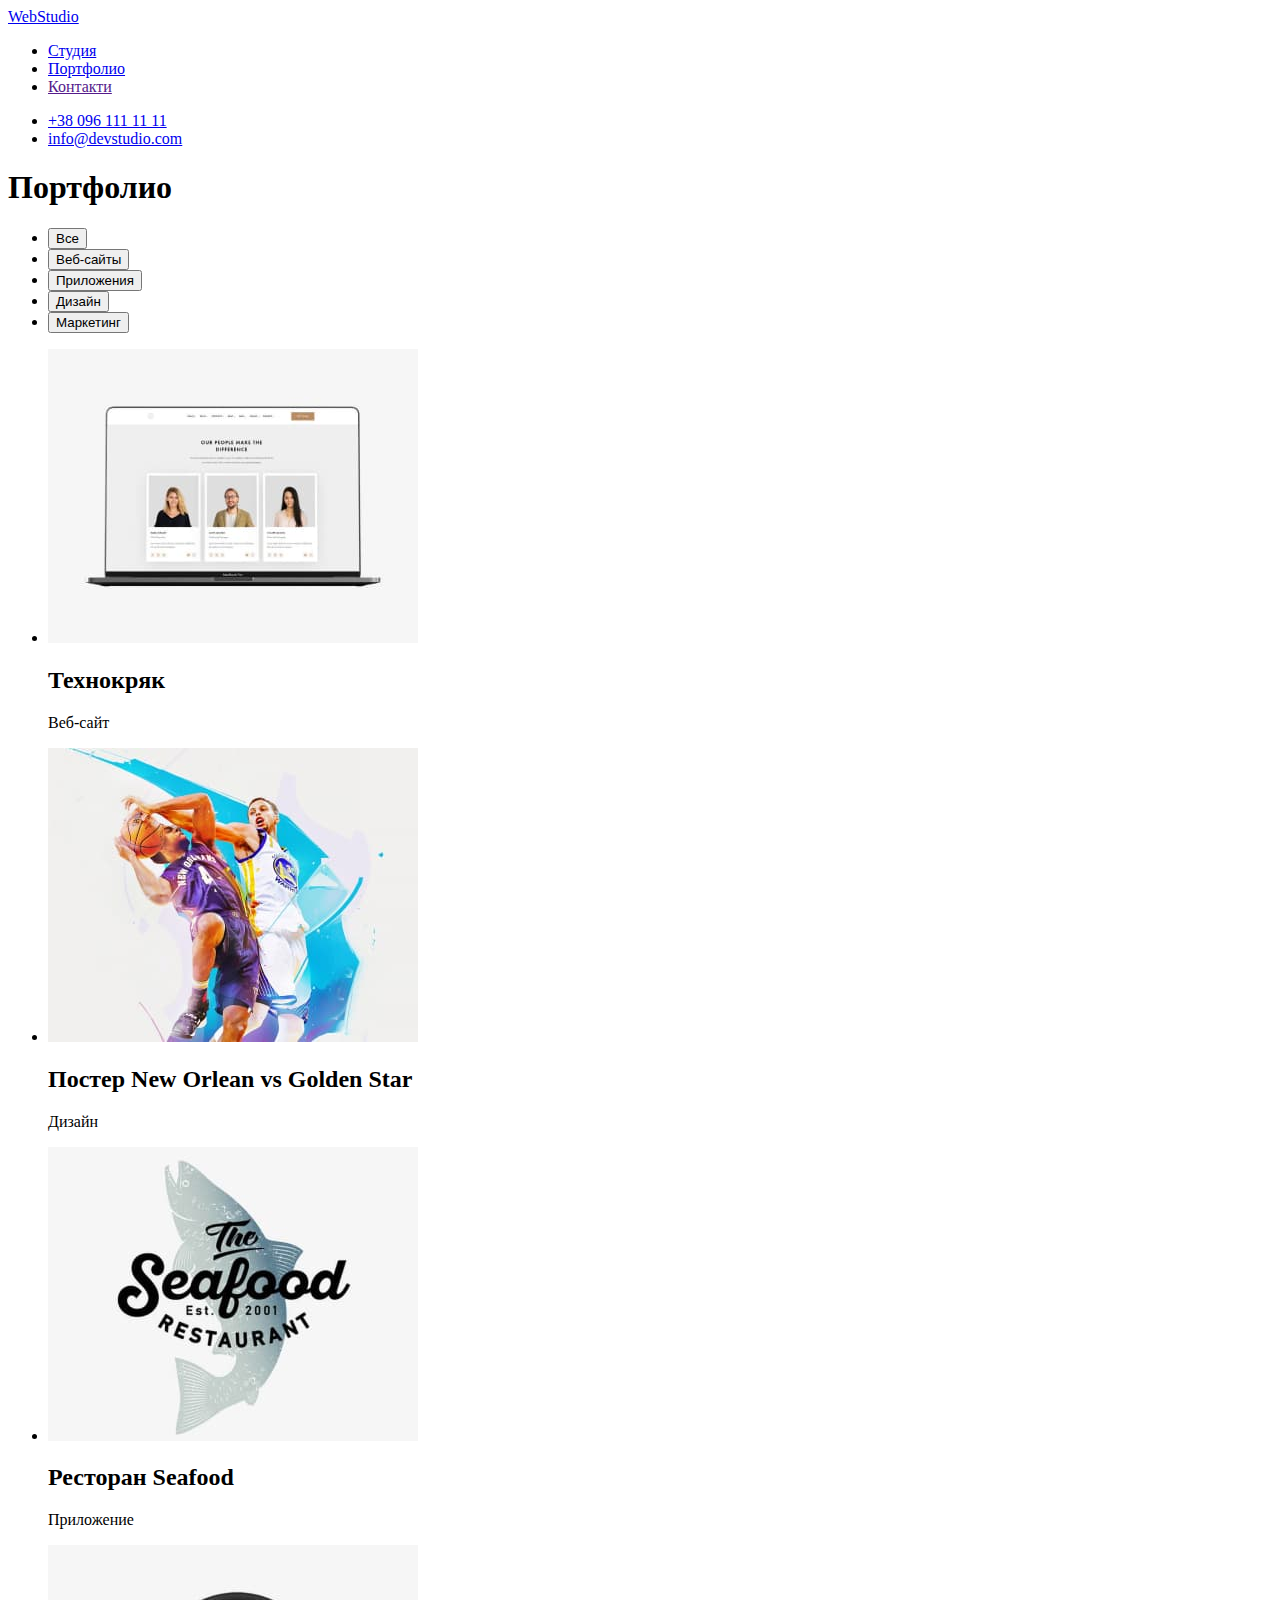
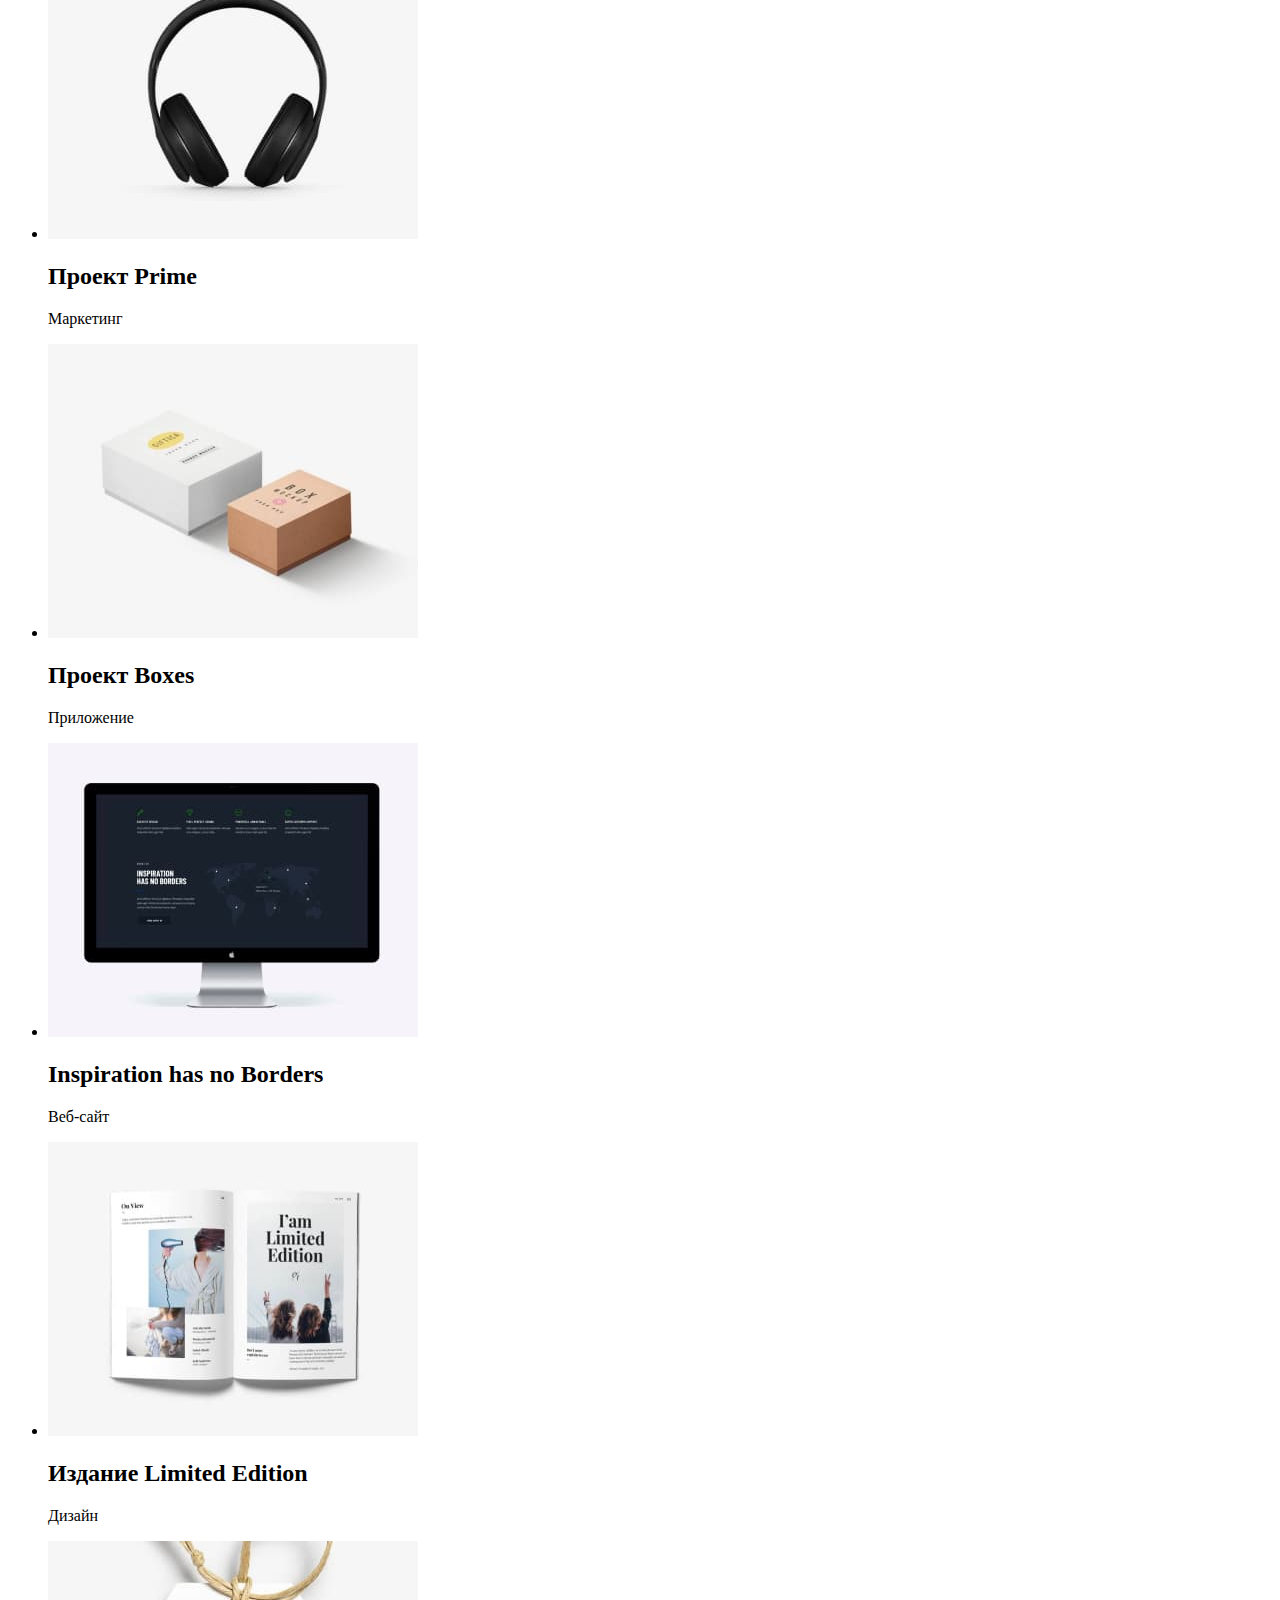
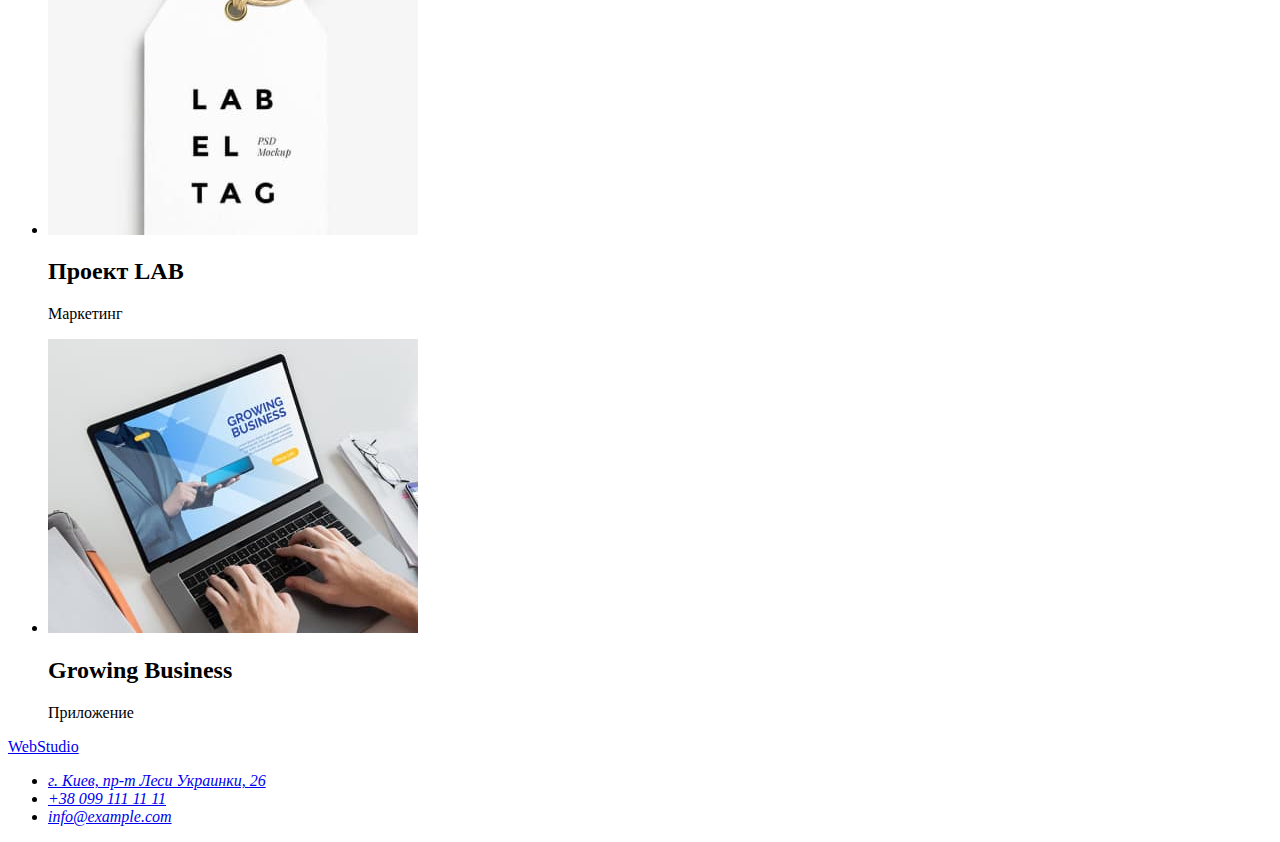
==== portfolio.html @ c74ece43 "Дз-2 верстка сторінки портфоліо" ====
<!DOCTYPE html>
<html lang="ru">
  <head>
    <meta charset="UTF-8" />
    <meta http-equiv="X-UA-Compatible" content="IE=edge" />
    <meta name="viewport" content="width=device-width, initial-scale=1.0" />
    <title>Portfolio</title>
  </head>
  <body>
    <header>
      <a href="./index.html">WebStudio</a>
      <nav>
        <ul>
          <li><a href="index.html" class="link current">Студия</a></li>
          <li><a href="portfolio.html">Портфолио</a></li>
          <li><a href="">Контакти</a></li>
        </ul>
      </nav>
      <ul>
        <li>
          <a href="tel:+380961111111">+38 096 111 11 11</a>
        </li>
        <li>
          <a href="mailto:info@devstudio.com">info@devstudio.com</a>
        </li>
      </ul>
    </header>
    <main>
      <section>
        <h1>Портфолио</h1>
        <ul>
          <li><button type="button">Все</button></li>
          <li><button type="button">Веб-сайты</button></li>
          <li><button type="button">Приложения</button></li>
          <li><button type="button">Дизайн</button></li>
          <li><button type="button">Маркетинг</button></li>
        </ul>
        <ul>
          <li>
            <img
              src="images/portfolio/project-1.jpg"
              width="370"
              height="294"
              alt="Ноутбук с запущенным веб-сайтом"
            />
            <h2>Технокряк</h2>
            <p>Веб-сайт</p>
          </li>
          <li>
            <img
              src="images/portfolio/project-2.jpg"
              width="370"
              height="294"
              alt="Два баскетболиста"
            />
            <h2>Постер <span lang="en">New Orlean vs Golden Star</span></h2>
            <p>Дизайн</p>
          </li>
          <li>
            <img
              src="images/portfolio/project-3.jpg"
              width="370"
              height="294"
              alt="Риба эмблема ресторана"
            />
            <h2>Ресторан <span lang="en">Seafood</span></h2>
            <p>Приложение</p>
          </li>
          <li>
            <img
              src="images/portfolio/project-4.jpg"
              width="370"
              height="294"
              alt="Наушники"
            />
            <h2>Проект <span lang="en">Prime</span></h2>
            <p>Маркетинг</p>
          </li>
          <li>
            <img
              src="images/portfolio/project-5.jpg"
              width="370"
              height="294"
              alt="Коробки"
            />
            <h2>Проект <span lang="en">Boxes</span></h2>
            <p>Приложение</p>
          </li>
          <li>
            <img
              src="images/portfolio/project-6.jpg"
              width="370"
              height="294"
              alt="Компьютер с запущенным веб-сайтом"
            />
            <h2 lang="en">Inspiration has no Borders</h2>
            <p>Веб-сайт</p>
          </li>
          <li>
            <img
              src="images/portfolio/project-7.jpg"
              width="370"
              height="294"
              alt="Книга"
            />
            <h2>Издание <span lang="en">Limited Edition</span></h2>
            <p>Дизайн</p>
          </li>
          <li>
            <img
              src="images/portfolio/project-8.jpg"
              width="370"
              height="294"
              alt="Лейба"
            />
            <h2>Проект <span lang="en">LAB</span></h2>
            <p>Маркетинг</p>
          </li>
          <li>
            <img
              src="images/portfolio/project-9.jpg"
              width="370"
              height="294"
              alt="Ноутбук с запущенным приложением"
            />
            <h2 lang="en">Growing Business</h2>
            <p>Приложение</p>
          </li>
        </ul>
      </section>
    </main>

    <footer>
      <a href="WebStudio">WebStudio</a>
      <address>
        <ul>
          <li>
            <a
              href="https://goo.gl/maps/Q8eix4cUSPxJvjgE8"
              target="_blank"
              rel="noopener noreferrer"
              >г. Киев, пр-т Леси Украинки, 26</a
            >
          </li>
          <li><a href="tel:+380991111111">+38 099 111 11 11</a></li>
          <li><a href="mailto:info@example.com">info@example.com</a></li>
        </ul>
      </address>
    </footer>
  </body>
</html>
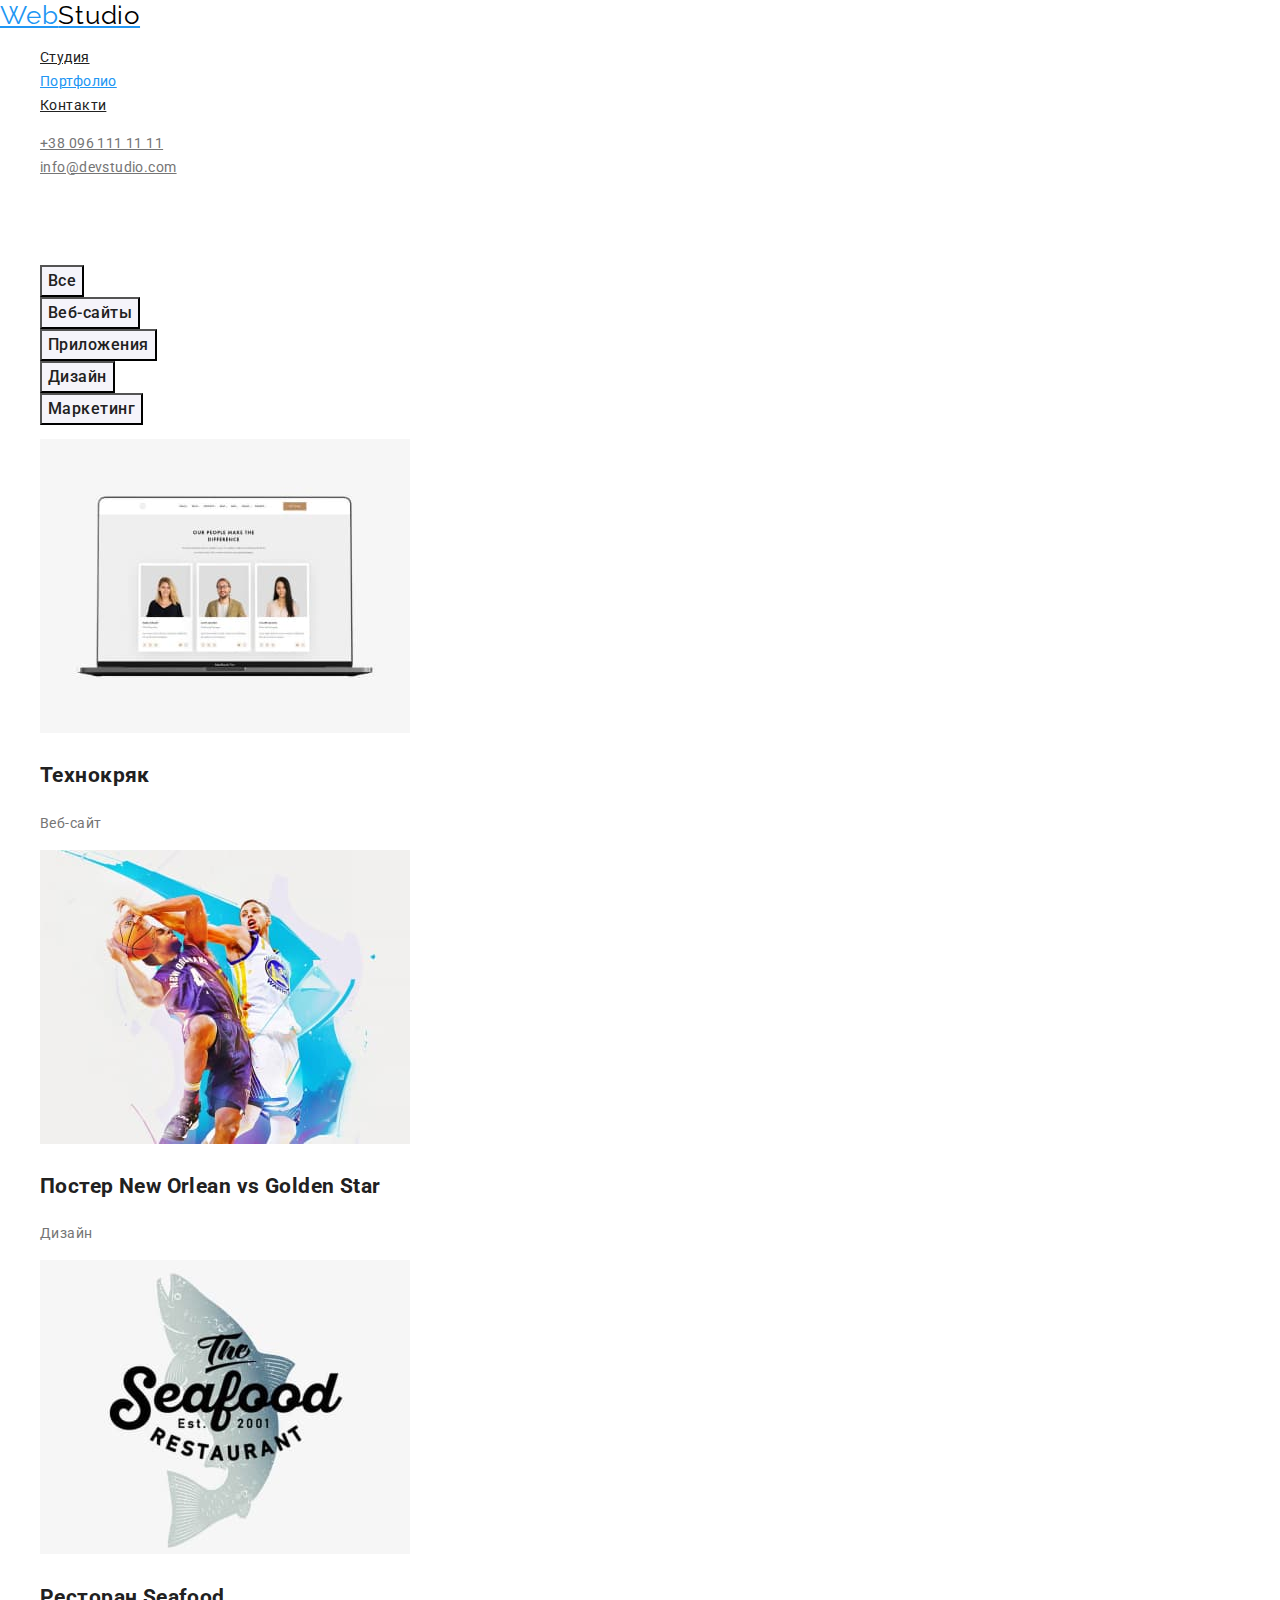
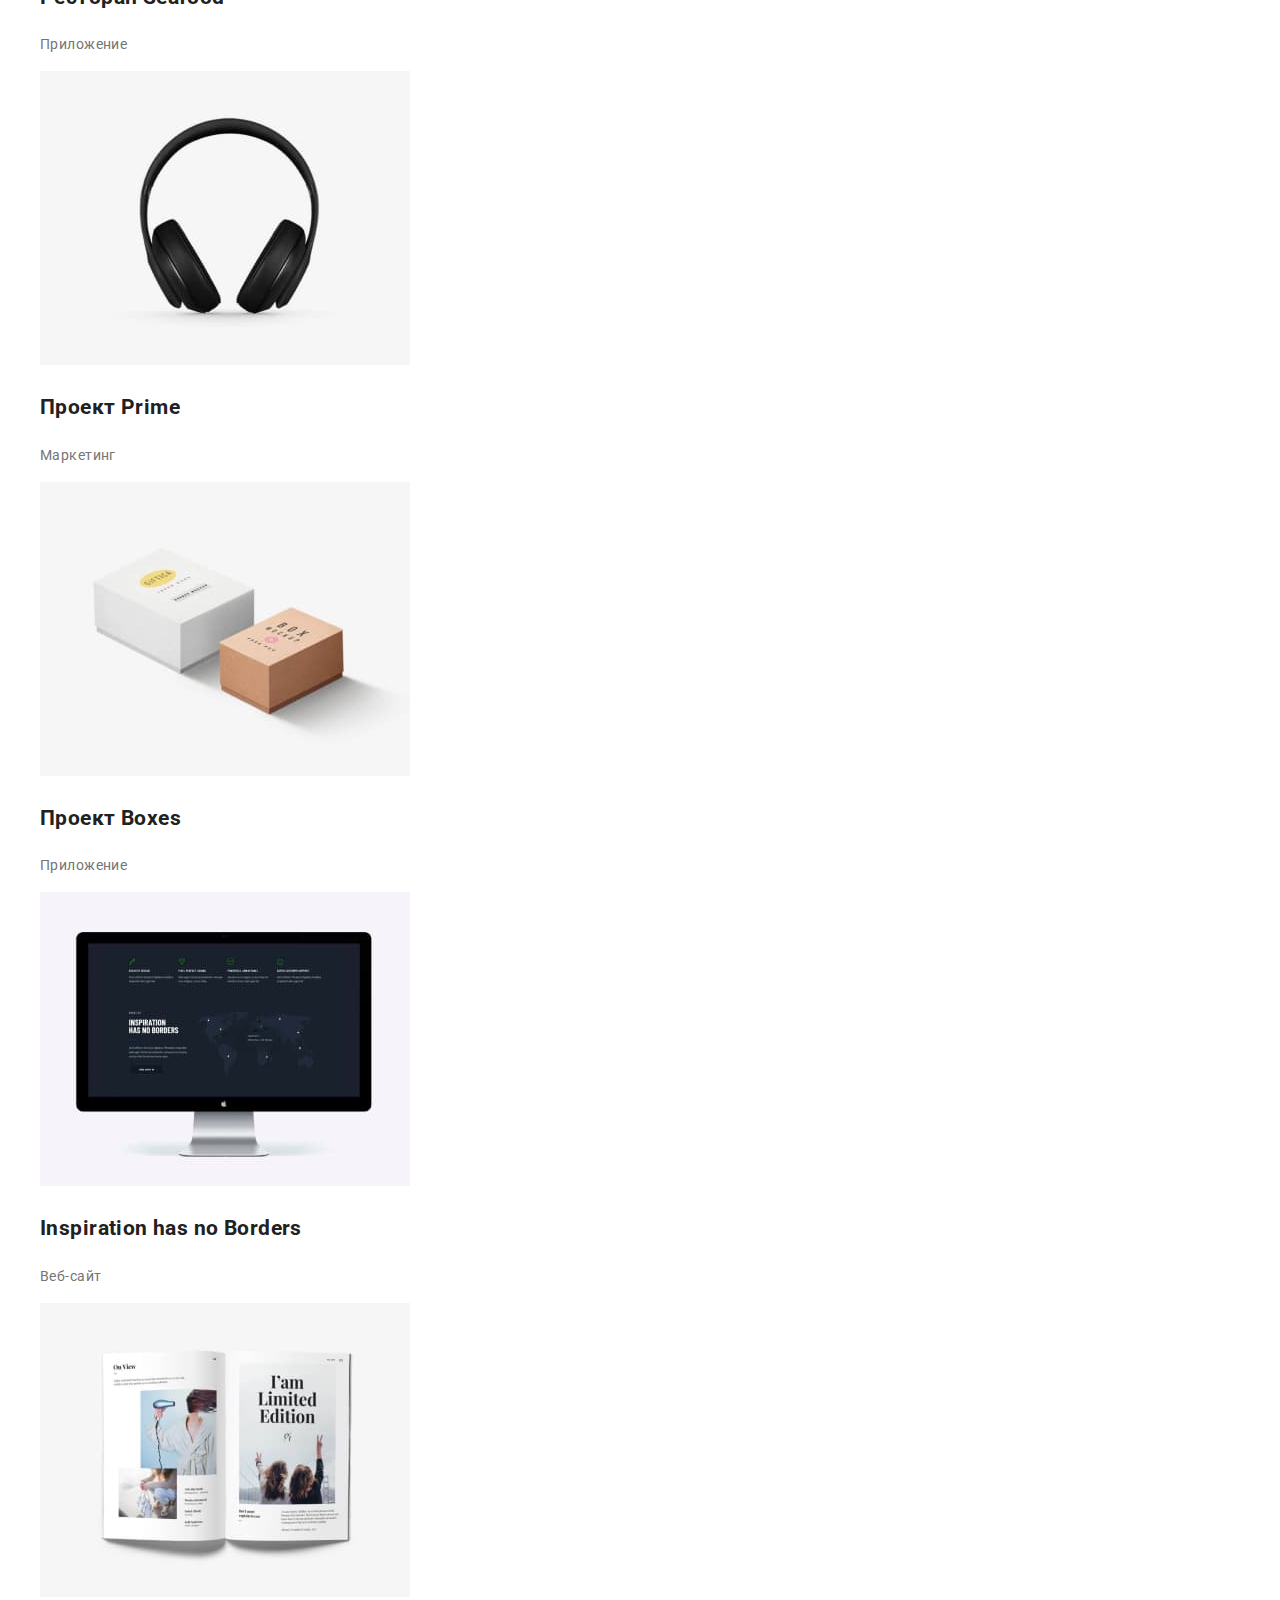
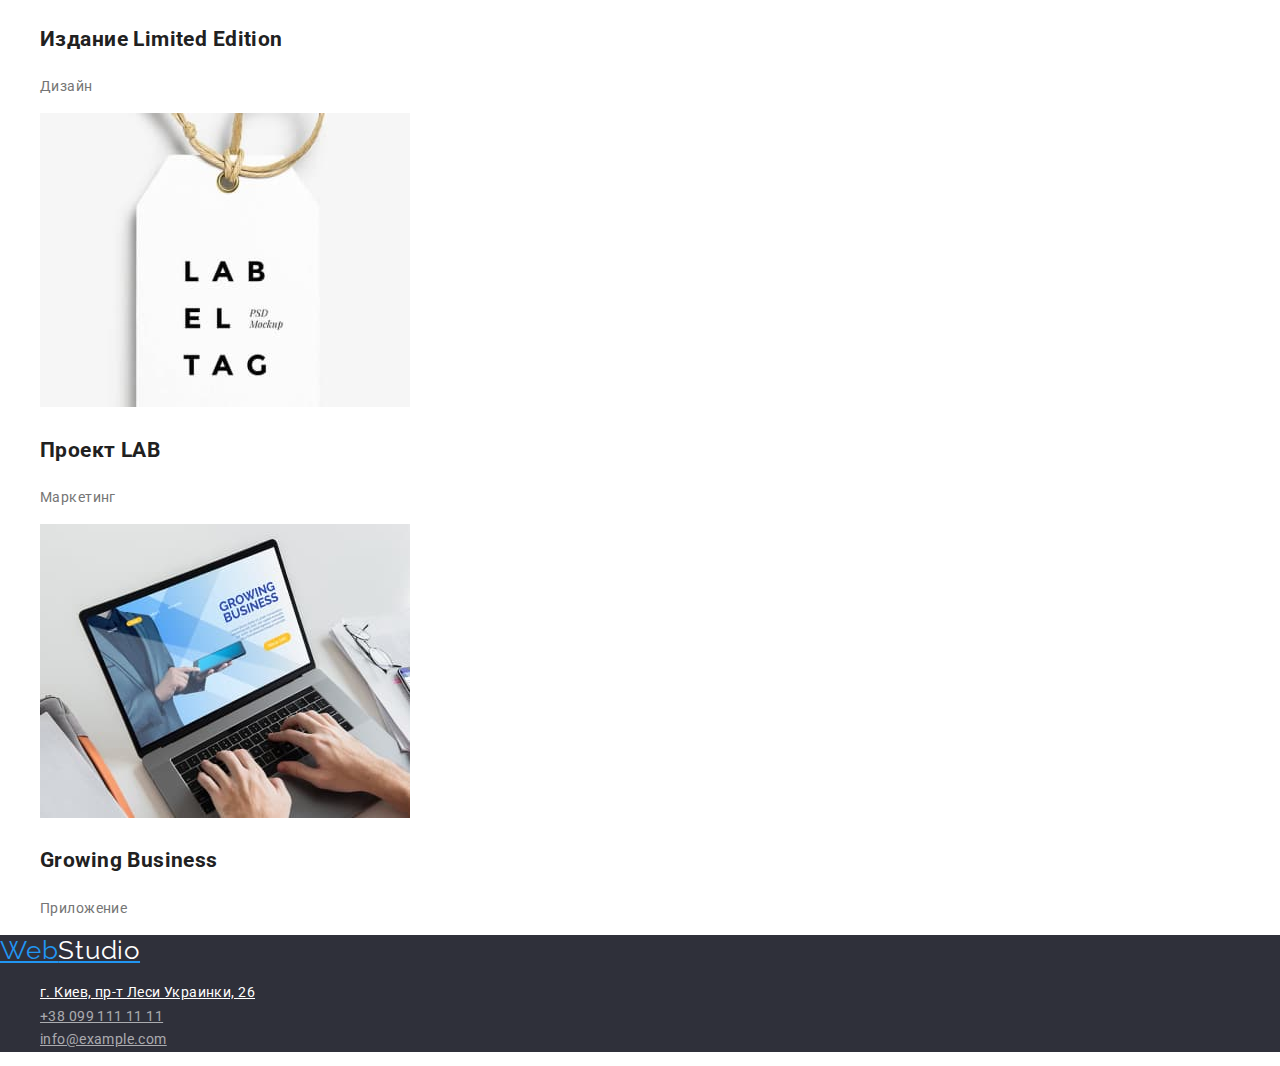
==== commit 1a775b4e: "sunday11.04" ====
--- a/portfolio.html
+++ b/portfolio.html
@@ -4,36 +4,60 @@
     <meta charset="UTF-8" />
     <meta http-equiv="X-UA-Compatible" content="IE=edge" />
     <meta name="viewport" content="width=device-width, initial-scale=1.0" />
+    <link rel="preconnect" href="https://fonts.gstatic.com" />
+    <link
+      href="https://fonts.googleapis.com/css2?family=Raleway:wght@700&family=Roboto:wght@400;500;700;900&display=swap"
+      rel="stylesheet"
+    />
+    <link
+      rel="stylesheet"
+      href="https://cdnjs.cloudflare.com/ajax/libs/modern-normalize/1.0.0/modern-normalize.css"
+    />
+    <link rel="stylesheet" href="./css/styles.css" />
     <title>Portfolio</title>
   </head>
   <body>
     <header>
-      <a href="./index.html">WebStudio</a>
-      <nav>
+      <a href="./index.html" class="logo"
+        >Web<span class="logo-span">Studio</span></a
+      >
+      <nav class="site-nav">
         <ul>
-          <li><a href="index.html" class="link current">Студия</a></li>
-          <li><a href="portfolio.html">Портфолио</a></li>
-          <li><a href="">Контакти</a></li>
+          <li>
+            <a href="./index.html" class="link">Студия</a>
+          </li>
+          <li><a href="./portfolio.html" class="link current">Портфолио</a></li>
+          <li><a href="" class="link">Контакти</a></li>
         </ul>
       </nav>
       <ul>
         <li>
-          <a href="tel:+380961111111">+38 096 111 11 11</a>
+          <a href="tel:+380961111111" class="tel">+38 096 111 11 11</a>
         </li>
         <li>
-          <a href="mailto:info@devstudio.com">info@devstudio.com</a>
+          <a href="mailto:info@devstudio.com" class="mail"
+            >info@devstudio.com</a
+          >
         </li>
       </ul>
     </header>
     <main>
-      <section>
-        <h1>Портфолио</h1>
+      <section class="section">
+        <h1 class="hidden">Портфолио</h1>
         <ul>
-          <li><button type="button">Все</button></li>
-          <li><button type="button">Веб-сайты</button></li>
-          <li><button type="button">Приложения</button></li>
-          <li><button type="button">Дизайн</button></li>
-          <li><button type="button">Маркетинг</button></li>
+          <li><button type="button" class="button filter-btn">Все</button></li>
+          <li>
+            <button type="button" class="button filter-btn">Веб-сайты</button>
+          </li>
+          <li>
+            <button type="button" class="button filter-btn">Приложения</button>
+          </li>
+          <li>
+            <button type="button" class="button filter-btn">Дизайн</button>
+          </li>
+          <li>
+            <button type="button" class="button filter-btn">Маркетинг</button>
+          </li>
         </ul>
         <ul>
           <li>
@@ -43,7 +67,7 @@
               height="294"
               alt="Ноутбук с запущенным веб-сайтом"
             />
-            <h2>Технокряк</h2>
+            <h2 class="section-title">Технокряк</h2>
             <p>Веб-сайт</p>
           </li>
           <li>
@@ -53,7 +77,9 @@
               height="294"
               alt="Два баскетболиста"
             />
-            <h2>Постер <span lang="en">New Orlean vs Golden Star</span></h2>
+            <h2 class="section-title">
+              Постер <span lang="en">New Orlean vs Golden Star</span>
+            </h2>
             <p>Дизайн</p>
           </li>
           <li>
@@ -63,7 +89,9 @@
               height="294"
               alt="Риба эмблема ресторана"
             />
-            <h2>Ресторан <span lang="en">Seafood</span></h2>
+            <h2 class="section-title">
+              Ресторан <span lang="en">Seafood</span>
+            </h2>
             <p>Приложение</p>
           </li>
           <li>
@@ -73,7 +101,7 @@
               height="294"
               alt="Наушники"
             />
-            <h2>Проект <span lang="en">Prime</span></h2>
+            <h2 class="section-title">Проект <span lang="en">Prime</span></h2>
             <p>Маркетинг</p>
           </li>
           <li>
@@ -83,7 +111,7 @@
               height="294"
               alt="Коробки"
             />
-            <h2>Проект <span lang="en">Boxes</span></h2>
+            <h2 class="section-title">Проект <span lang="en">Boxes</span></h2>
             <p>Приложение</p>
           </li>
           <li>
@@ -93,7 +121,7 @@
               height="294"
               alt="Компьютер с запущенным веб-сайтом"
             />
-            <h2 lang="en">Inspiration has no Borders</h2>
+            <h2 lang="en" class="section-title">Inspiration has no Borders</h2>
             <p>Веб-сайт</p>
           </li>
           <li>
@@ -103,7 +131,9 @@
               height="294"
               alt="Книга"
             />
-            <h2>Издание <span lang="en">Limited Edition</span></h2>
+            <h2 class="section-title">
+              Издание <span lang="en">Limited Edition</span>
+            </h2>
             <p>Дизайн</p>
           </li>
           <li>
@@ -113,7 +143,7 @@
               height="294"
               alt="Лейба"
             />
-            <h2>Проект <span lang="en">LAB</span></h2>
+            <h2 class="section-title">Проект <span lang="en">LAB</span></h2>
             <p>Маркетинг</p>
           </li>
           <li>
@@ -123,15 +153,17 @@
               height="294"
               alt="Ноутбук с запущенным приложением"
             />
-            <h2 lang="en">Growing Business</h2>
+            <h2 lang="en" class="section-title">Growing Business</h2>
             <p>Приложение</p>
           </li>
         </ul>
       </section>
     </main>
 
-    <footer>
-      <a href="WebStudio">WebStudio</a>
+    <footer class="footer">
+      <a href="./index.html" class="logo"
+        >Web<span class="logo-span-footer">Studio</span></a
+      >
       <address>
         <ul>
           <li>
@@ -139,11 +171,18 @@
               href="https://goo.gl/maps/Q8eix4cUSPxJvjgE8"
               target="_blank"
               rel="noopener noreferrer"
+              class="address office"
               >г. Киев, пр-т Леси Украинки, 26</a
             >
           </li>
-          <li><a href="tel:+380991111111">+38 099 111 11 11</a></li>
-          <li><a href="mailto:info@example.com">info@example.com</a></li>
+          <li>
+            <a href="tel:+380991111111" class="address">+38 099 111 11 11</a>
+          </li>
+          <li>
+            <a href="mailto:info@example.com" class="address"
+              >info@example.com</a
+            >
+          </li>
         </ul>
       </address>
     </footer>
--- a/css/styles.css
+++ b/css/styles.css
@@ -0,0 +1,126 @@
+/* основний колір фону #ffffff*/
+/*  колір тексту заголовків #212121 */
+/*  колір тексту абзаців #757575 */
+/* акцентні кольори: блакитний- #2196F3; білий-#FFFFFF */
+/* футер і герой - background: #2F303A; */
+/* команда, кнопки фільтру- background: #F5F4FA */
+/* рамки- border: 1px solid #EEEEEE; */
+:root {
+  --primary-text-color: #757575;
+  --title-text-color: #212121;
+  --accent-color: #2196f3;
+  --white-color: #ffffff;
+  --secondary-bg-color: #f5f4fa;
+  --darck-bg-color: #2f303a;
+  --main-font: "Roboto", sans-serif;
+  --logo-font: "Raleway", sans-serif;
+}
+body {
+  background: var(--white-color);
+  color: var(--primary-text-color);
+  font-family: var(--main-font);
+  font-size: 14px;
+  line-height: 1.71;
+  letter-spacing: 0.03em;
+}
+ul {
+  list-style: none;
+}
+/* site-nav */
+.site-nav .link {
+  color: var(--title-text-color);
+}
+.site-nav .link:hover,
+.site-nav .link:focus {
+  color: var(--accent-color);
+}
+.site-nav .link.current {
+  color: var(--accent-color);
+}
+.logo {
+  font-family: var(--logo-font);
+  font-size: 26px;
+  line-height: 31px;
+  letter-spacing: 0.03em;
+  color: var(--accent-color);
+}
+.logo-span {
+  color: #000000;
+}
+.mail,
+.tel {
+  color: var(--primary-text-color);
+}
+.tel:hover,
+.tel:focus {
+  color: var(--accent-color);
+}
+.mail:hover,
+.mail:focus {
+  color: var(--accent-color);
+}
+
+/* hero */
+
+.hero {
+  background: var(--darck-bg-color);
+  color: var(--white-color);
+}
+.hero-title {
+  font-weight: 900;
+  font-size: 44px;
+  line-height: 60px;
+  text-align: center;
+  letter-spacing: 0.06em;
+  text-transform: uppercase;
+}
+.hero-btn {
+  background-color: var(--accent-color);
+  font-weight: bold;
+  font-size: 16px;
+  line-height: 30px;
+  display: flex;
+  align-items: center;
+  text-align: center;
+  letter-spacing: 0.06em;
+  color: var(--white-color);
+}
+/* main */
+.section-title {
+  color: var(--title-text-color);
+}
+.hidden {
+  visibility: hidden;
+}
+/* section-team */
+.section-team {
+  background-color: var(--secondary-bg-color);
+}
+/* footer */
+.footer {
+  background-color: var(--darck-bg-color);
+}
+.logo-span-footer {
+  color: var(--white-color);
+}
+.address {
+  color: rgba(255, 255, 255, 0.6);
+  font-style: normal;
+}
+.address.office {
+  color: var(--white-color);
+}
+/* portfoio page */
+.filter-btn {
+  font-weight: 500;
+  font-size: 16px;
+  line-height: 26px;
+  text-align: center;
+  letter-spacing: 0.03em;
+  color: var(--title-text-color);
+  background: var(--secondary-bg-color);
+}
+.filter-btn:hover,
+.filter-btn:focus {
+  background-color: var(--accent-color);
+}
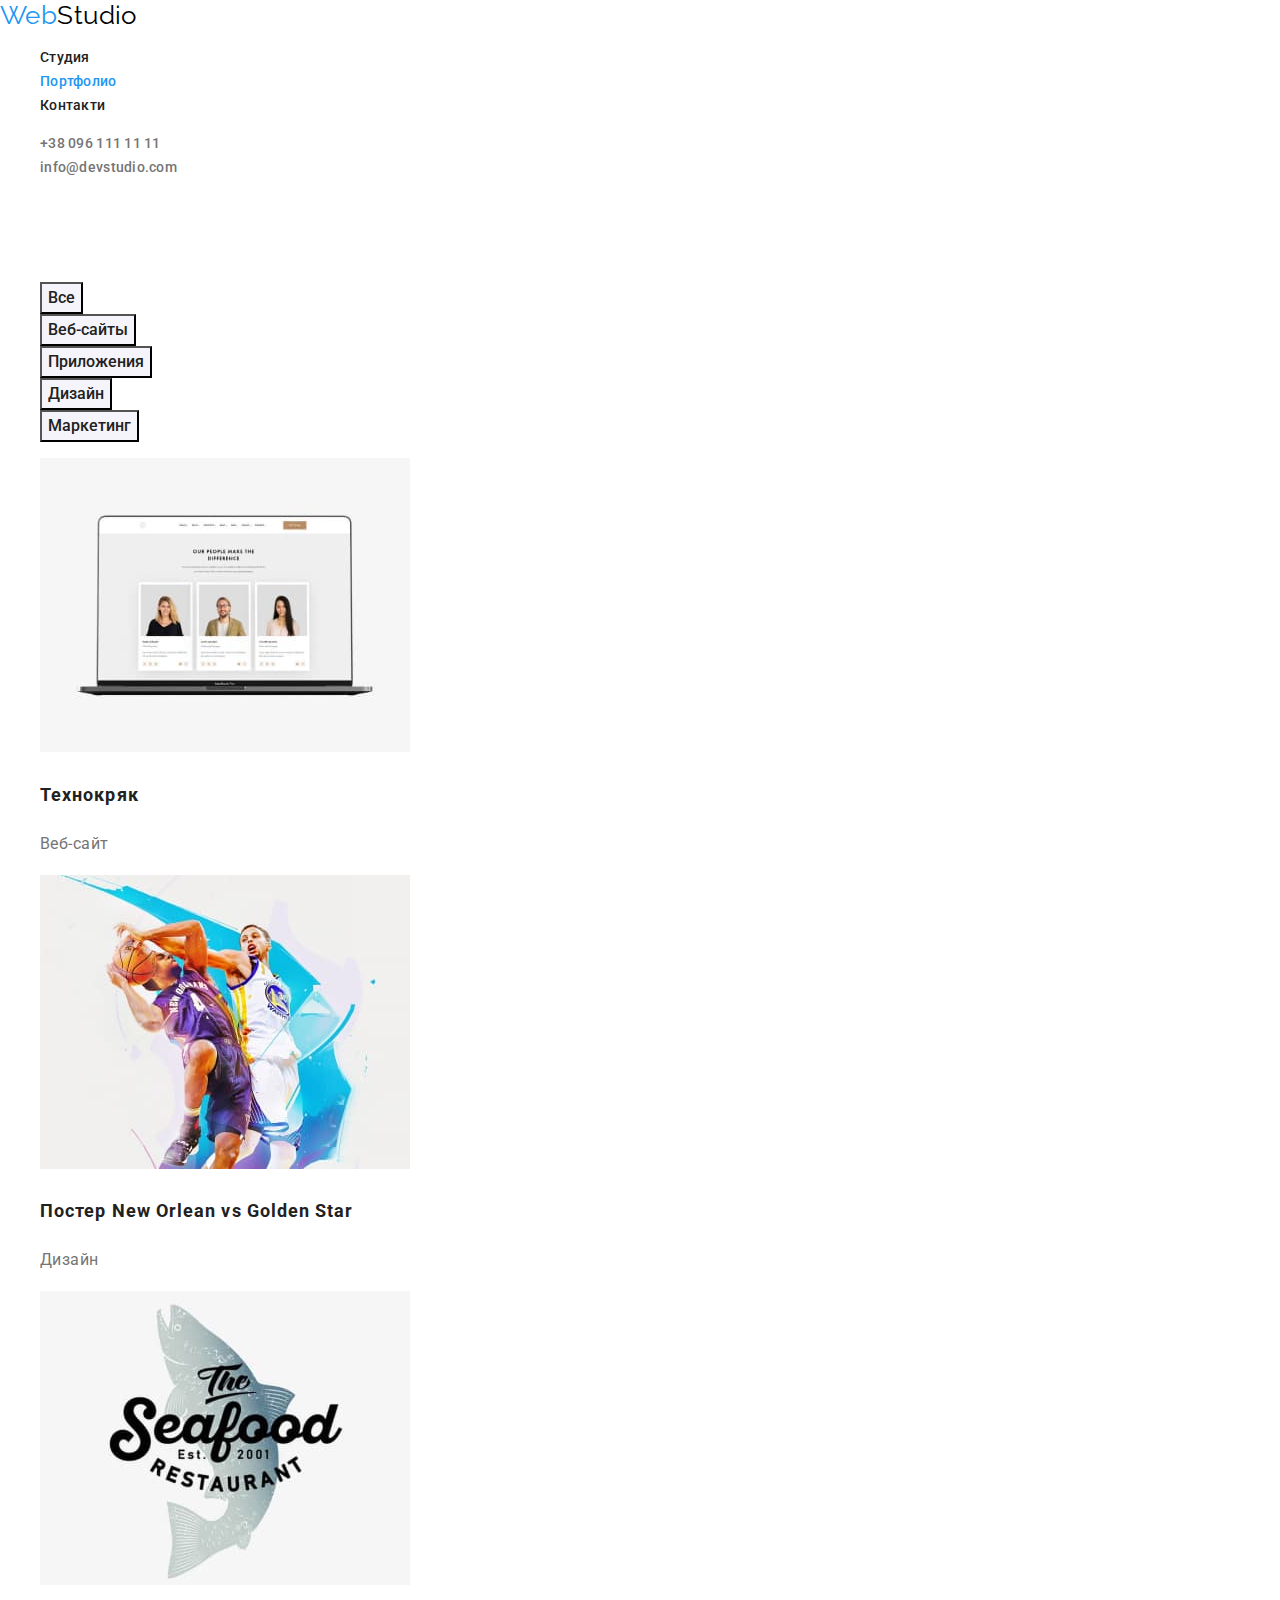
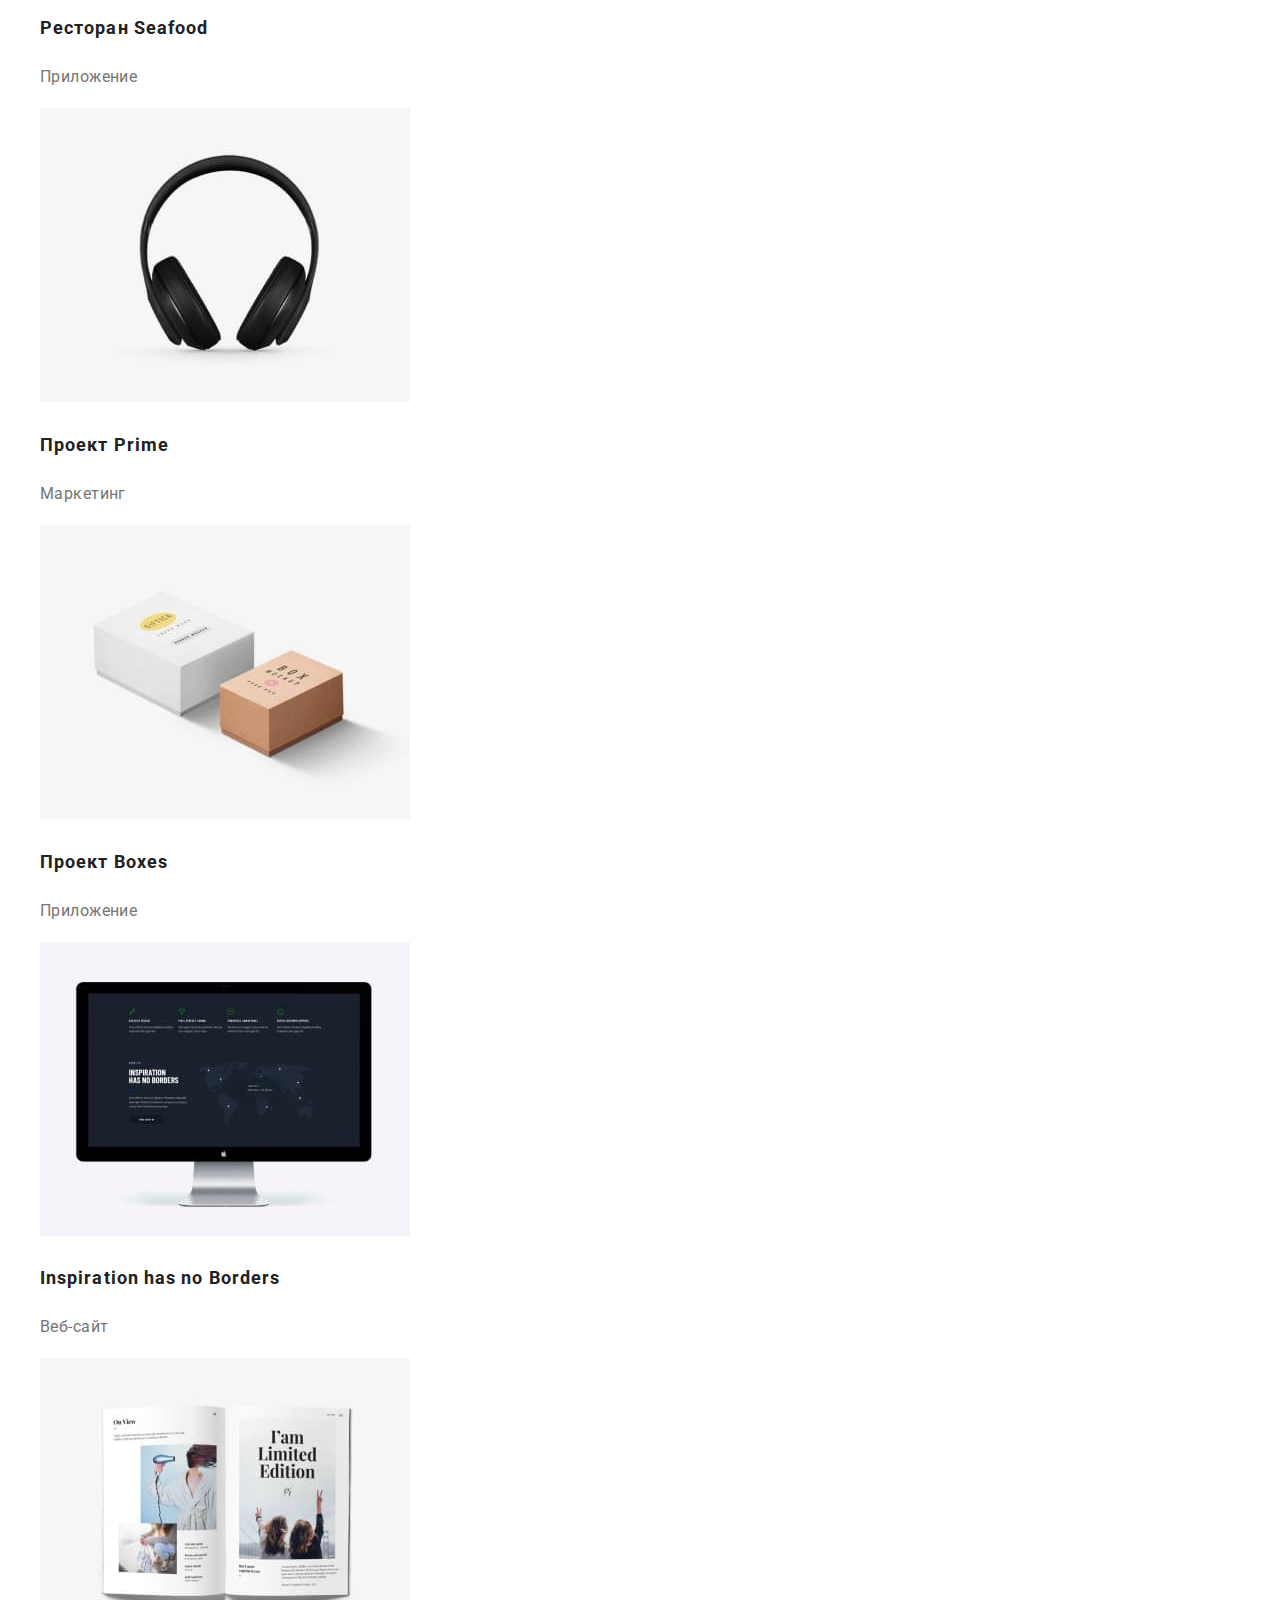
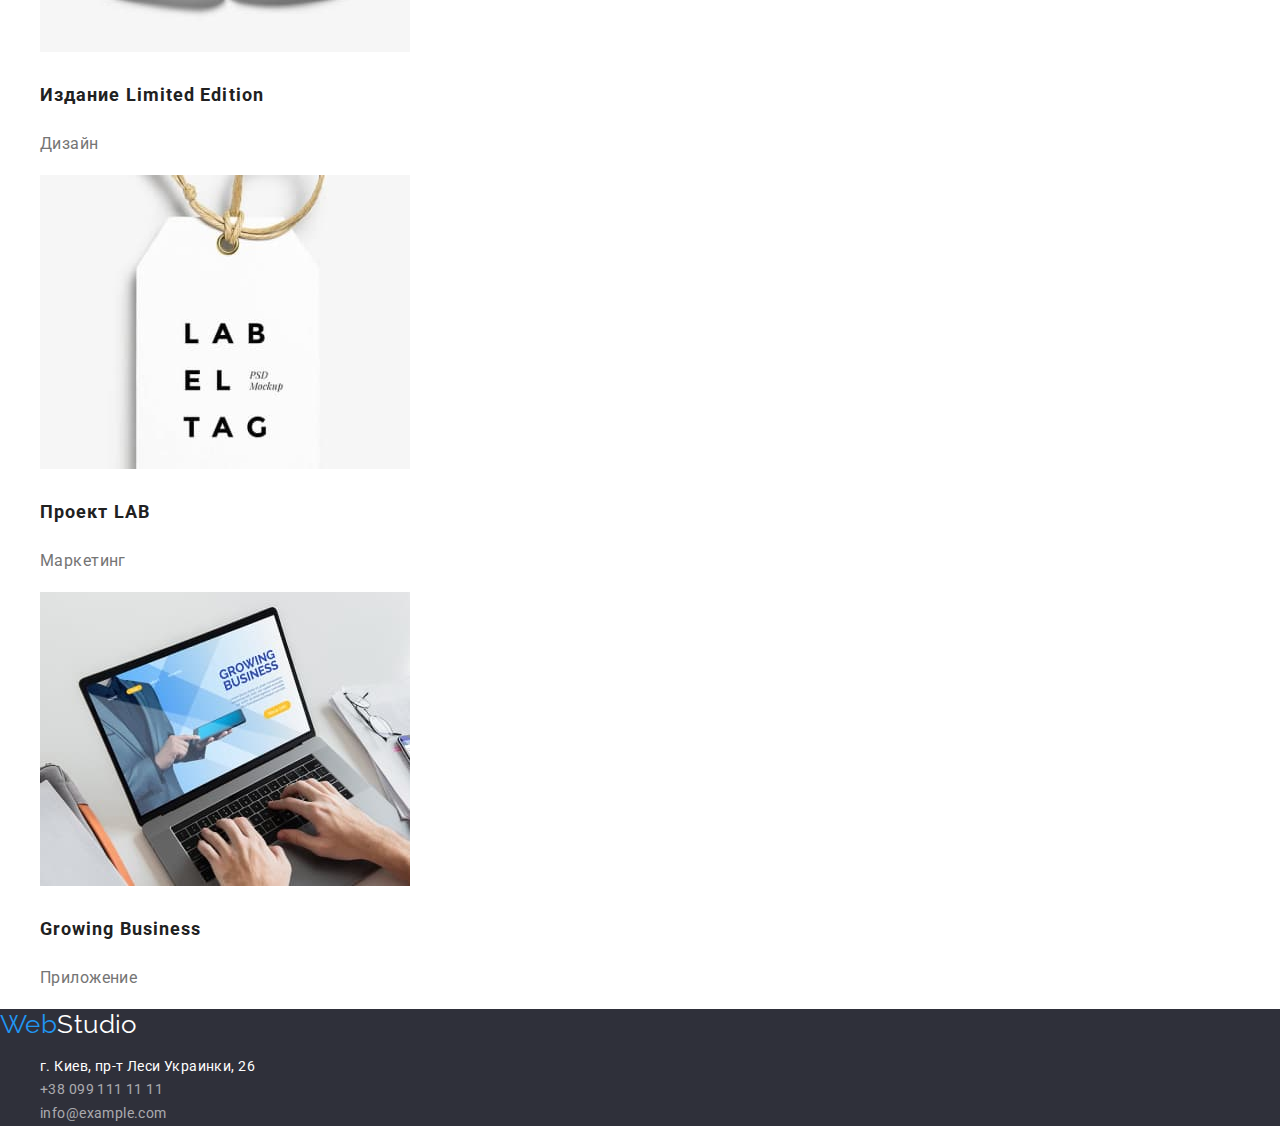
==== commit dd680546: "ДЗ-2 готово" ====
--- a/portfolio.html
+++ b/portfolio.html
@@ -42,7 +42,7 @@
       </ul>
     </header>
     <main>
-      <section class="section">
+      <section class="section portfolio">
         <h1 class="hidden">Портфолио</h1>
         <ul>
           <li><button type="button" class="button filter-btn">Все</button></li>
@@ -164,22 +164,24 @@
       <a href="./index.html" class="logo"
         >Web<span class="logo-span-footer">Studio</span></a
       >
-      <address>
+      <address class="address">
         <ul>
           <li>
             <a
               href="https://goo.gl/maps/Q8eix4cUSPxJvjgE8"
               target="_blank"
               rel="noopener noreferrer"
-              class="address office"
+              class="address-link office"
               >г. Киев, пр-т Леси Украинки, 26</a
             >
           </li>
           <li>
-            <a href="tel:+380991111111" class="address">+38 099 111 11 11</a>
+            <a href="tel:+380991111111" class="address-link"
+              >+38 099 111 11 11</a
+            >
           </li>
           <li>
-            <a href="mailto:info@example.com" class="address"
+            <a href="mailto:info@example.com" class="address-link"
               >info@example.com</a
             >
           </li>
--- a/css/styles.css
+++ b/css/styles.css
@@ -29,6 +29,11 @@
 /* site-nav */
 .site-nav .link {
   color: var(--title-text-color);
+  text-decoration: none;
+  font-weight: 500;
+  font-size: 14px;
+  line-height: 1.14;
+  letter-spacing: 0.02em;
 }
 .site-nav .link:hover,
 .site-nav .link:focus {
@@ -40,9 +45,9 @@
 .logo {
   font-family: var(--logo-font);
   font-size: 26px;
-  line-height: 31px;
-  letter-spacing: 0.03em;
+  line-height: 1.19;
   color: var(--accent-color);
+  text-decoration: none;
 }
 .logo-span {
   color: #000000;
@@ -50,6 +55,11 @@
 .mail,
 .tel {
   color: var(--primary-text-color);
+  text-decoration: none;
+  font-weight: 500;
+  font-size: 14px;
+  line-height: 1.14;
+  letter-spacing: 0.02em;
 }
 .tel:hover,
 .tel:focus {
@@ -69,16 +79,15 @@
 .hero-title {
   font-weight: 900;
   font-size: 44px;
-  line-height: 60px;
+  line-height: 1.36;
   text-align: center;
   letter-spacing: 0.06em;
   text-transform: uppercase;
 }
 .hero-btn {
   background-color: var(--accent-color);
-  font-weight: bold;
   font-size: 16px;
-  line-height: 30px;
+  line-height: 1.87;
   display: flex;
   align-items: center;
   text-align: center;
@@ -88,14 +97,33 @@
 /* main */
 .section-title {
   color: var(--title-text-color);
+  font-size: 36px;
+  line-height: 1.16;
+  text-align: center;
 }
+.about .section-title {
+  font-size: 14px;
+  line-height: 1.14;
+  text-transform: uppercase;
+  text-align: left;
+}
+
 .hidden {
   visibility: hidden;
 }
 /* section-team */
 .section-team {
   background-color: var(--secondary-bg-color);
+  font-size: 16px;
+  line-height: 1.18;
+  text-align: center;
 }
+.team-title {
+  font-weight: 500;
+  font-size: 16px;
+  line-height: 1.18;
+}
+
 /* footer */
 .footer {
   background-color: var(--darck-bg-color);
@@ -103,22 +131,31 @@
 .logo-span-footer {
   color: var(--white-color);
 }
-.address {
+.address-link {
   color: rgba(255, 255, 255, 0.6);
   font-style: normal;
+  text-decoration: none;
 }
-.address.office {
+.address-link.office {
   color: var(--white-color);
 }
 /* portfoio page */
+.portfolio {
+  font-size: 16px;
+  line-height: 1.87;
+}
+.portfolio .section-title {
+  text-align: left;
+  font-size: 18px;
+  line-height: 2;
+  letter-spacing: 0.06em;
+}
 .filter-btn {
-  font-weight: 500;
-  font-size: 16px;
-  line-height: 26px;
-  text-align: center;
-  letter-spacing: 0.03em;
   color: var(--title-text-color);
   background: var(--secondary-bg-color);
+  font-weight: 500;
+  line-height: 1.62;
+  text-align: center;
 }
 .filter-btn:hover,
 .filter-btn:focus {
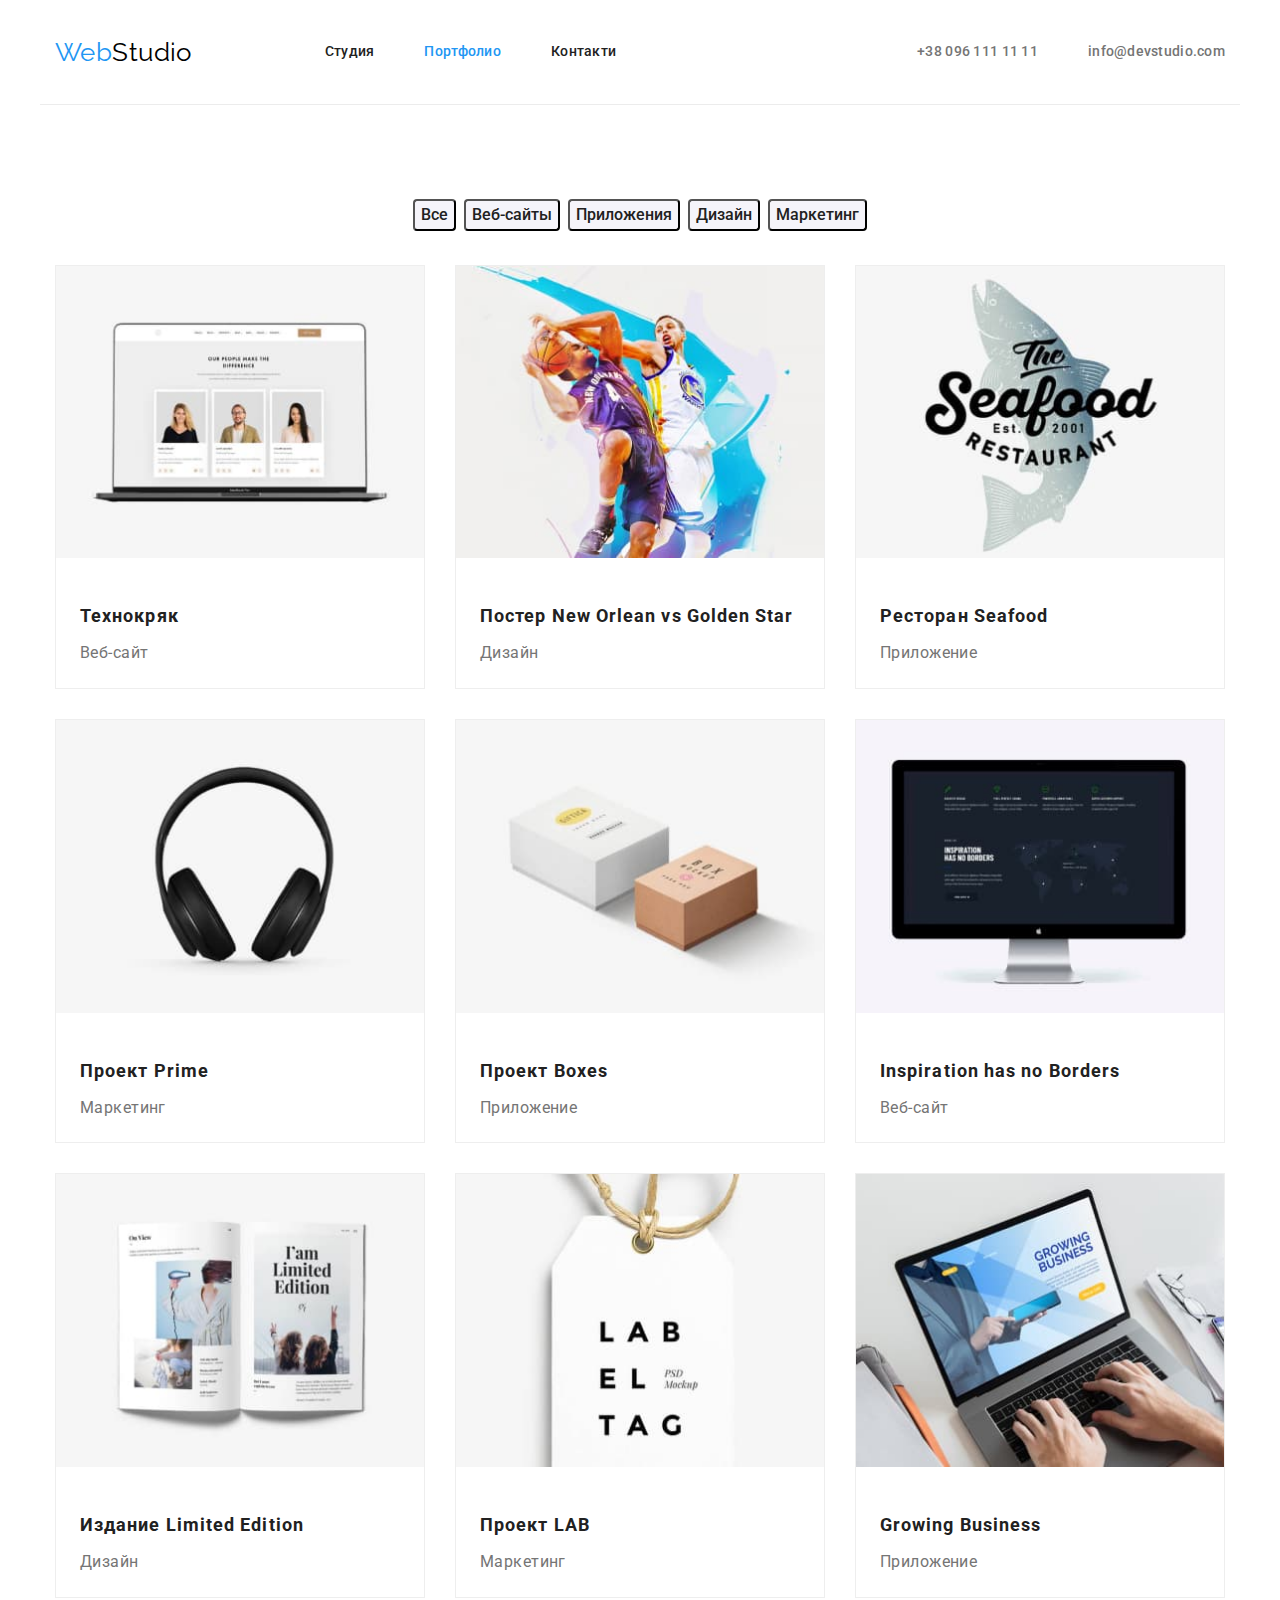
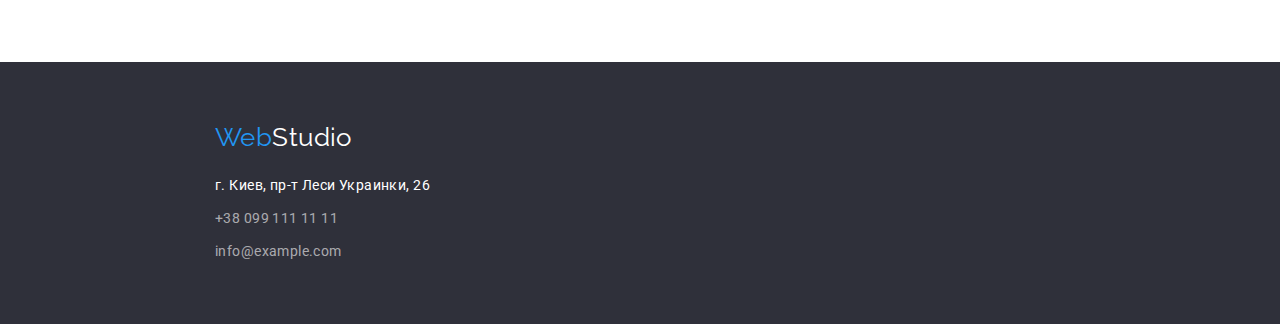
==== commit 97348ef8: "ДЗ-3 чернетка" ====
--- a/portfolio.html
+++ b/portfolio.html
@@ -18,175 +18,211 @@
   </head>
   <body>
     <header>
-      <a href="./index.html" class="logo"
-        >Web<span class="logo-span">Studio</span></a
-      >
-      <nav class="site-nav">
-        <ul>
-          <li>
-            <a href="./index.html" class="link">Студия</a>
+      <div class="container header">
+        <a href="./index.html" class="logo"
+          >Web<span class="logo-span">Studio</span></a
+        >
+        <nav class="nav">
+          <ul class="site-nav">
+            <li class="item">
+              <a href="./index.html" class="link">Студия</a>
+            </li>
+            <li class="item">
+              <a href="./portfolio.html" class="link current">Портфолио</a>
+            </li>
+            <li class="item"><a href="" class="link">Контакти</a></li>
+          </ul>
+        </nav>
+        <ul class="contacts-header">
+          <li class="item">
+            <a href="tel:+380961111111" class="tel">+38 096 111 11 11</a>
           </li>
-          <li><a href="./portfolio.html" class="link current">Портфолио</a></li>
-          <li><a href="" class="link">Контакти</a></li>
+          <li class="item">
+            <a href="mailto:info@devstudio.com" class="mail"
+              >info@devstudio.com</a
+            >
+          </li>
         </ul>
-      </nav>
-      <ul>
-        <li>
-          <a href="tel:+380961111111" class="tel">+38 096 111 11 11</a>
-        </li>
-        <li>
-          <a href="mailto:info@devstudio.com" class="mail"
-            >info@devstudio.com</a
-          >
-        </li>
-      </ul>
+      </div>
     </header>
     <main>
       <section class="section portfolio">
-        <h1 class="hidden">Портфолио</h1>
-        <ul>
-          <li><button type="button" class="button filter-btn">Все</button></li>
-          <li>
-            <button type="button" class="button filter-btn">Веб-сайты</button>
-          </li>
-          <li>
-            <button type="button" class="button filter-btn">Приложения</button>
-          </li>
-          <li>
-            <button type="button" class="button filter-btn">Дизайн</button>
-          </li>
-          <li>
-            <button type="button" class="button filter-btn">Маркетинг</button>
-          </li>
-        </ul>
-        <ul>
-          <li>
-            <img
-              src="images/portfolio/project-1.jpg"
-              width="370"
-              height="294"
-              alt="Ноутбук с запущенным веб-сайтом"
-            />
-            <h2 class="section-title">Технокряк</h2>
-            <p>Веб-сайт</p>
-          </li>
-          <li>
-            <img
-              src="images/portfolio/project-2.jpg"
-              width="370"
-              height="294"
-              alt="Два баскетболиста"
-            />
-            <h2 class="section-title">
-              Постер <span lang="en">New Orlean vs Golden Star</span>
-            </h2>
-            <p>Дизайн</p>
-          </li>
-          <li>
-            <img
-              src="images/portfolio/project-3.jpg"
-              width="370"
-              height="294"
-              alt="Риба эмблема ресторана"
-            />
-            <h2 class="section-title">
-              Ресторан <span lang="en">Seafood</span>
-            </h2>
-            <p>Приложение</p>
-          </li>
-          <li>
-            <img
-              src="images/portfolio/project-4.jpg"
-              width="370"
-              height="294"
-              alt="Наушники"
-            />
-            <h2 class="section-title">Проект <span lang="en">Prime</span></h2>
-            <p>Маркетинг</p>
-          </li>
-          <li>
-            <img
-              src="images/portfolio/project-5.jpg"
-              width="370"
-              height="294"
-              alt="Коробки"
-            />
-            <h2 class="section-title">Проект <span lang="en">Boxes</span></h2>
-            <p>Приложение</p>
-          </li>
-          <li>
-            <img
-              src="images/portfolio/project-6.jpg"
-              width="370"
-              height="294"
-              alt="Компьютер с запущенным веб-сайтом"
-            />
-            <h2 lang="en" class="section-title">Inspiration has no Borders</h2>
-            <p>Веб-сайт</p>
-          </li>
-          <li>
-            <img
-              src="images/portfolio/project-7.jpg"
-              width="370"
-              height="294"
-              alt="Книга"
-            />
-            <h2 class="section-title">
-              Издание <span lang="en">Limited Edition</span>
-            </h2>
-            <p>Дизайн</p>
-          </li>
-          <li>
-            <img
-              src="images/portfolio/project-8.jpg"
-              width="370"
-              height="294"
-              alt="Лейба"
-            />
-            <h2 class="section-title">Проект <span lang="en">LAB</span></h2>
-            <p>Маркетинг</p>
-          </li>
-          <li>
-            <img
-              src="images/portfolio/project-9.jpg"
-              width="370"
-              height="294"
-              alt="Ноутбук с запущенным приложением"
-            />
-            <h2 lang="en" class="section-title">Growing Business</h2>
-            <p>Приложение</p>
-          </li>
-        </ul>
+        <div class="container">
+          <h1 class="hidden">Портфолио</h1>
+          <ul class="filter-list">
+            <li class="item">
+              <button type="button" class="button filter-btn">Все</button>
+            </li>
+            <li class="item">
+              <button type="button" class="button filter-btn">Веб-сайты</button>
+            </li>
+            <li class="item">
+              <button type="button" class="button filter-btn">
+                Приложения
+              </button>
+            </li>
+            <li class="item">
+              <button type="button" class="button filter-btn">Дизайн</button>
+            </li>
+            <li class="item">
+              <button type="button" class="button filter-btn">Маркетинг</button>
+            </li>
+          </ul>
+          <ul class="portfolio-list">
+            <li class="item flex-element">
+              <img
+                src="images/portfolio/project-1.jpg"
+                width="370"
+                height="294"
+                alt="Ноутбук с запущенным веб-сайтом"
+              />
+              <div class="label">
+                <h2 class="section-title">Технокряк</h2>
+                <p>Веб-сайт</p>
+              </div>
+            </li>
+            <li class="item flex-element">
+              <img
+                src="images/portfolio/project-2.jpg"
+                width="370"
+                height="294"
+                alt="Два баскетболиста"
+              />
+              <div class="label">
+                <h2 class="section-title">
+                  Постер <span lang="en">New Orlean vs Golden Star</span>
+                </h2>
+                <p>Дизайн</p>
+              </div>
+            </li>
+            <li class="item flex-element">
+              <img
+                src="images/portfolio/project-3.jpg"
+                width="370"
+                height="294"
+                alt="Риба эмблема ресторана"
+              />
+              <div class="label">
+                <h2 class="section-title">
+                  Ресторан <span lang="en">Seafood</span>
+                </h2>
+                <p>Приложение</p>
+              </div>
+            </li>
+            <li class="item flex-element">
+              <img
+                src="images/portfolio/project-4.jpg"
+                width="370"
+                height="294"
+                alt="Наушники"
+              />
+              <div class="label">
+                <h2 class="section-title">
+                  Проект <span lang="en">Prime</span>
+                </h2>
+                <p>Маркетинг</p>
+              </div>
+            </li>
+            <li class="item flex-element">
+              <img
+                src="images/portfolio/project-5.jpg"
+                width="370"
+                height="294"
+                alt="Коробки"
+              />
+              <div class="label">
+                <h2 class="section-title">
+                  Проект <span lang="en">Boxes</span>
+                </h2>
+                <p>Приложение</p>
+              </div>
+            </li>
+            <li class="item flex-element">
+              <img
+                src="images/portfolio/project-6.jpg"
+                width="370"
+                height="294"
+                alt="Компьютер с запущенным веб-сайтом"
+              />
+              <div class="label">
+                <h2 lang="en" class="section-title">
+                  Inspiration has no Borders
+                </h2>
+                <p>Веб-сайт</p>
+              </div>
+            </li>
+            <li class="item flex-element">
+              <img
+                src="images/portfolio/project-7.jpg"
+                width="370"
+                height="294"
+                alt="Книга"
+              />
+              <div class="label">
+                <h2 class="section-title">
+                  Издание <span lang="en">Limited Edition</span>
+                </h2>
+                <p>Дизайн</p>
+              </div>
+            </li>
+            <li class="item flex-element">
+              <img
+                src="images/portfolio/project-8.jpg"
+                width="370"
+                height="294"
+                alt="Лейба"
+              />
+              <div class="label">
+                <h2 class="section-title">Проект <span lang="en">LAB</span></h2>
+                <p>Маркетинг</p>
+              </div>
+            </li>
+            <li class="item flex-element">
+              <img
+                src="images/portfolio/project-9.jpg"
+                width="370"
+                height="294"
+                alt="Ноутбук с запущенным приложением"
+              />
+              <div class="label">
+                <h2 lang="en" class="section-title">Growing Business</h2>
+                <p>Приложение</p>
+              </div>
+            </li>
+          </ul>
+        </div>
       </section>
     </main>
 
     <footer class="footer">
-      <a href="./index.html" class="logo"
-        >Web<span class="logo-span-footer">Studio</span></a
-      >
-      <address class="address">
-        <ul>
-          <li>
-            <a
-              href="https://goo.gl/maps/Q8eix4cUSPxJvjgE8"
-              target="_blank"
-              rel="noopener noreferrer"
-              class="address-link office"
-              >г. Киев, пр-т Леси Украинки, 26</a
-            >
-          </li>
-          <li>
-            <a href="tel:+380991111111" class="address-link"
-              >+38 099 111 11 11</a
-            >
-          </li>
-          <li>
-            <a href="mailto:info@example.com" class="address-link"
-              >info@example.com</a
-            >
-          </li>
-        </ul>
-      </address>
+      <div class="container footer-cont">
+        <a href="./index.html" class="logo footer-logo"
+          >Web<span class="logo-span-footer">Studio</span></a
+        >
+        <address class="address">
+          <ul class="address-list">
+            <li class="item">
+              <a
+                href="https://goo.gl/maps/Q8eix4cUSPxJvjgE8"
+                target="_blank"
+                rel="noopener noreferrer"
+                class="address-link office"
+                >г. Киев, пр-т Леси Украинки, 26</a
+              >
+            </li>
+            <li class="item">
+              <a href="tel:+380991111111" class="address-link"
+                >+38 099 111 11 11</a
+              >
+            </li>
+            <li class="item">
+              <a href="mailto:info@example.com" class="address-link"
+                >info@example.com</a
+              >
+            </li>
+          </ul>
+        </address>
+      </div>
     </footer>
   </body>
 </html>
--- a/css/styles.css
+++ b/css/styles.css
@@ -15,6 +15,15 @@
   --main-font: "Roboto", sans-serif;
   --logo-font: "Raleway", sans-serif;
 }
+
+html {
+  box-sizing: border-box;
+}
+*,
+* ::before,
+* ::after {
+  box-sizing: inherit;
+}
 body {
   background: var(--white-color);
   color: var(--primary-text-color);
@@ -22,12 +31,64 @@
   font-size: 14px;
   line-height: 1.71;
   letter-spacing: 0.03em;
+  margin: 0;
 }
 ul {
   list-style: none;
 }
+button {
+  cursor: pointer;
+}
+h1,
+h2,
+h3,
+h4,
+h5,
+h6,
+p,
+ul {
+  margin: 0;
+}
+img {
+  display: block;
+  max-width: 100%;
+  height: auto;
+}
+.hidden {
+  visibility: hidden;
+  height: 0;
+}
+.container {
+  width: 1200px;
+  padding-top: 94px;
+  padding-bottom: 94px;
+  padding-right: 15px;
+  padding-left: 15px;
+  margin: 0 auto;
+}
+
 /* site-nav */
+.header {
+  border: 1px solid #ececec;
+  border-top: none;
+  border-left: none;
+  border-right: none;
+
+  align-items: center;
+  padding-top: 24px;
+  padding-bottom: 24px;
+}
+
+.header,
+.site-nav {
+  display: flex;
+}
+
 .site-nav .link {
+  display: block;
+  padding-top: 20px;
+  padding-bottom: 20px;
+
   color: var(--title-text-color);
   text-decoration: none;
   font-weight: 500;
@@ -42,7 +103,13 @@
 .site-nav .link.current {
   color: var(--accent-color);
 }
+.site-nav .item + .item,
+.contacts-header .item + .item {
+  margin-left: 50px;
+}
 .logo {
+  margin-right: 93px;
+
   font-family: var(--logo-font);
   font-size: 26px;
   line-height: 1.19;
@@ -52,6 +119,11 @@
 .logo-span {
   color: #000000;
 }
+.contacts-header {
+  display: flex;
+  margin-left: auto;
+}
+
 .mail,
 .tel {
   color: var(--primary-text-color);
@@ -62,9 +134,7 @@
   letter-spacing: 0.02em;
 }
 .tel:hover,
-.tel:focus {
-  color: var(--accent-color);
-}
+.tel:focus,
 .mail:hover,
 .mail:focus {
   color: var(--accent-color);
@@ -72,15 +142,23 @@
 
 /* hero */
 
+.hero-cont {
+  width: 1600px;
+  padding-top: 200px;
+  padding-bottom: 280px;
+}
+
 .hero {
   background: var(--darck-bg-color);
   color: var(--white-color);
+  text-align: center;
 }
 .hero-title {
+  width: 696px;
+
   font-weight: 900;
   font-size: 44px;
   line-height: 1.36;
-  text-align: center;
   letter-spacing: 0.06em;
   text-transform: uppercase;
 }
@@ -88,29 +166,53 @@
   background-color: var(--accent-color);
   font-size: 16px;
   line-height: 1.87;
-  display: flex;
   align-items: center;
   text-align: center;
   letter-spacing: 0.06em;
   color: var(--white-color);
 }
 /* main */
+
 .section-title {
+  margin-bottom: 50px;
+
   color: var(--title-text-color);
   font-size: 36px;
   line-height: 1.16;
   text-align: center;
 }
-.about .section-title {
+
+/* section-principles*/
+.principles .section-title {
+  margin-bottom: 10px;
+}
+.principles-list {
+  display: flex;
+}
+.principles-list .item {
+  width: 270px;
+}
+.principles-list .item + .item {
+  margin-left: 30px;
+}
+.principles .section-title {
   font-size: 14px;
   line-height: 1.14;
   text-transform: uppercase;
   text-align: left;
 }
-
-.hidden {
-  visibility: hidden;
-}
+/* section-about*/
+.about-cont {
+  padding-top: 0;
+}
+.list-about {
+  display: flex;
+}
+
+.list-about .item + .item {
+  margin-left: 30px;
+}
+
 /* section-team */
 .section-team {
   background-color: var(--secondary-bg-color);
@@ -118,20 +220,55 @@
   line-height: 1.18;
   text-align: center;
 }
+.team-list {
+  display: flex;
+}
+.team-list .item {
+  width: 270px;
+}
+.team-list .item + .item {
+  margin-left: 30px;
+}
 .team-title {
+  margin-top: 30px;
+
   font-weight: 500;
   font-size: 16px;
   line-height: 1.18;
 }
-
+.team-list .section-title {
+  margin-bottom: 10px;
+}
 /* footer */
+.footer-cont {
+  width: 1600px;
+  padding-top: 60px;
+  padding-bottom: 60px;
+  padding-left: 215px;
+}
 .footer {
   background-color: var(--darck-bg-color);
 }
+.footer-logo {
+  margin-right: 0;
+}
 .logo-span-footer {
   color: var(--white-color);
 }
-.address-link {
+.address-list {
+  display: flex;
+  flex-direction: column;
+  align-items: left;
+  padding-left: 0;
+  margin-top: 20px;
+}
+.address-list .item {
+  margin-bottom: 9px;
+}
+.address-list .item:last-child {
+  margin-bottom: 0px;
+}
+.address-list .address-link {
   color: rgba(255, 255, 255, 0.6);
   font-style: normal;
   text-decoration: none;
@@ -139,6 +276,11 @@
 .address-link.office {
   color: var(--white-color);
 }
+.address-link:hover,
+.address-link:focus {
+  color: var(--accent-color);
+}
+
 /* portfoio page */
 .portfolio {
   font-size: 16px;
@@ -150,7 +292,52 @@
   line-height: 2;
   letter-spacing: 0.06em;
 }
+.filter-list {
+  display: flex;
+  justify-content: center;
+  margin-bottom: 34px;
+  padding-left: 0;
+}
+
+.filter-list .item + .item {
+  margin-left: 8px;
+}
+.portfolio-list {
+  display: flex;
+  flex-wrap: wrap;
+  padding-left: 0;
+  margin-right: -30px;
+  margin-bottom: -30px;
+}
+.flex-element {
+  margin-right: 30px;
+  margin-bottom: 30px;
+  flex-basis: calc (100% / 3 - 30px);
+  width: 370px;
+  border: 1px solid #eeeeee;
+}
+.flex-element:nth-child(3n) {
+  margin-right: 0px;
+}
+
+.flex-element:nth-last-child(-n + 3) {
+  margin-bottom: 0px;
+}
+.label {
+  padding: 20px 24px;
+}
+
+.portfolio-list .section-title {
+  margin-top: 20px;
+  margin-bottom: 4px;
+}
+.portfolio-list img {
+  display: block;
+}
+
 .filter-btn {
+  border-radius: 4px;
+
   color: var(--title-text-color);
   background: var(--secondary-bg-color);
   font-weight: 500;
@@ -160,4 +347,5 @@
 .filter-btn:hover,
 .filter-btn:focus {
   background-color: var(--accent-color);
-}
+  color: var(--white-color);
+}
